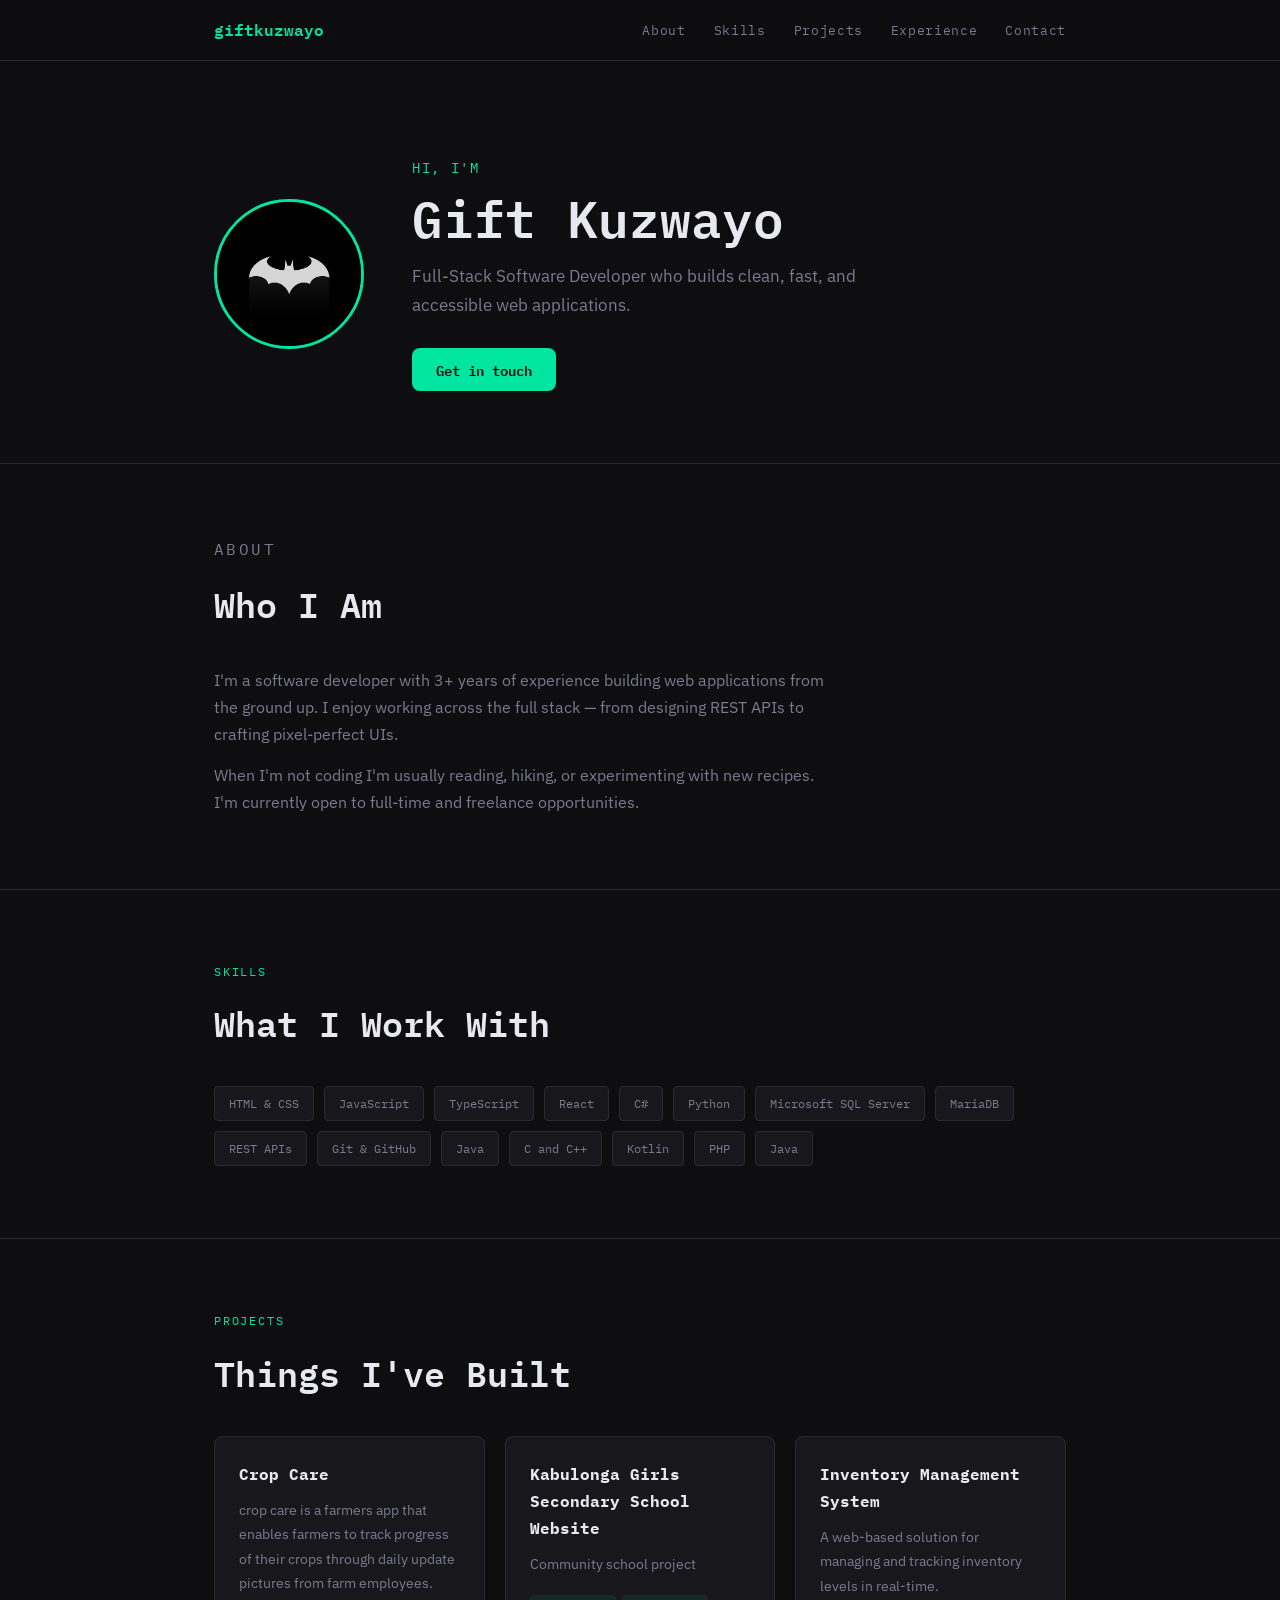
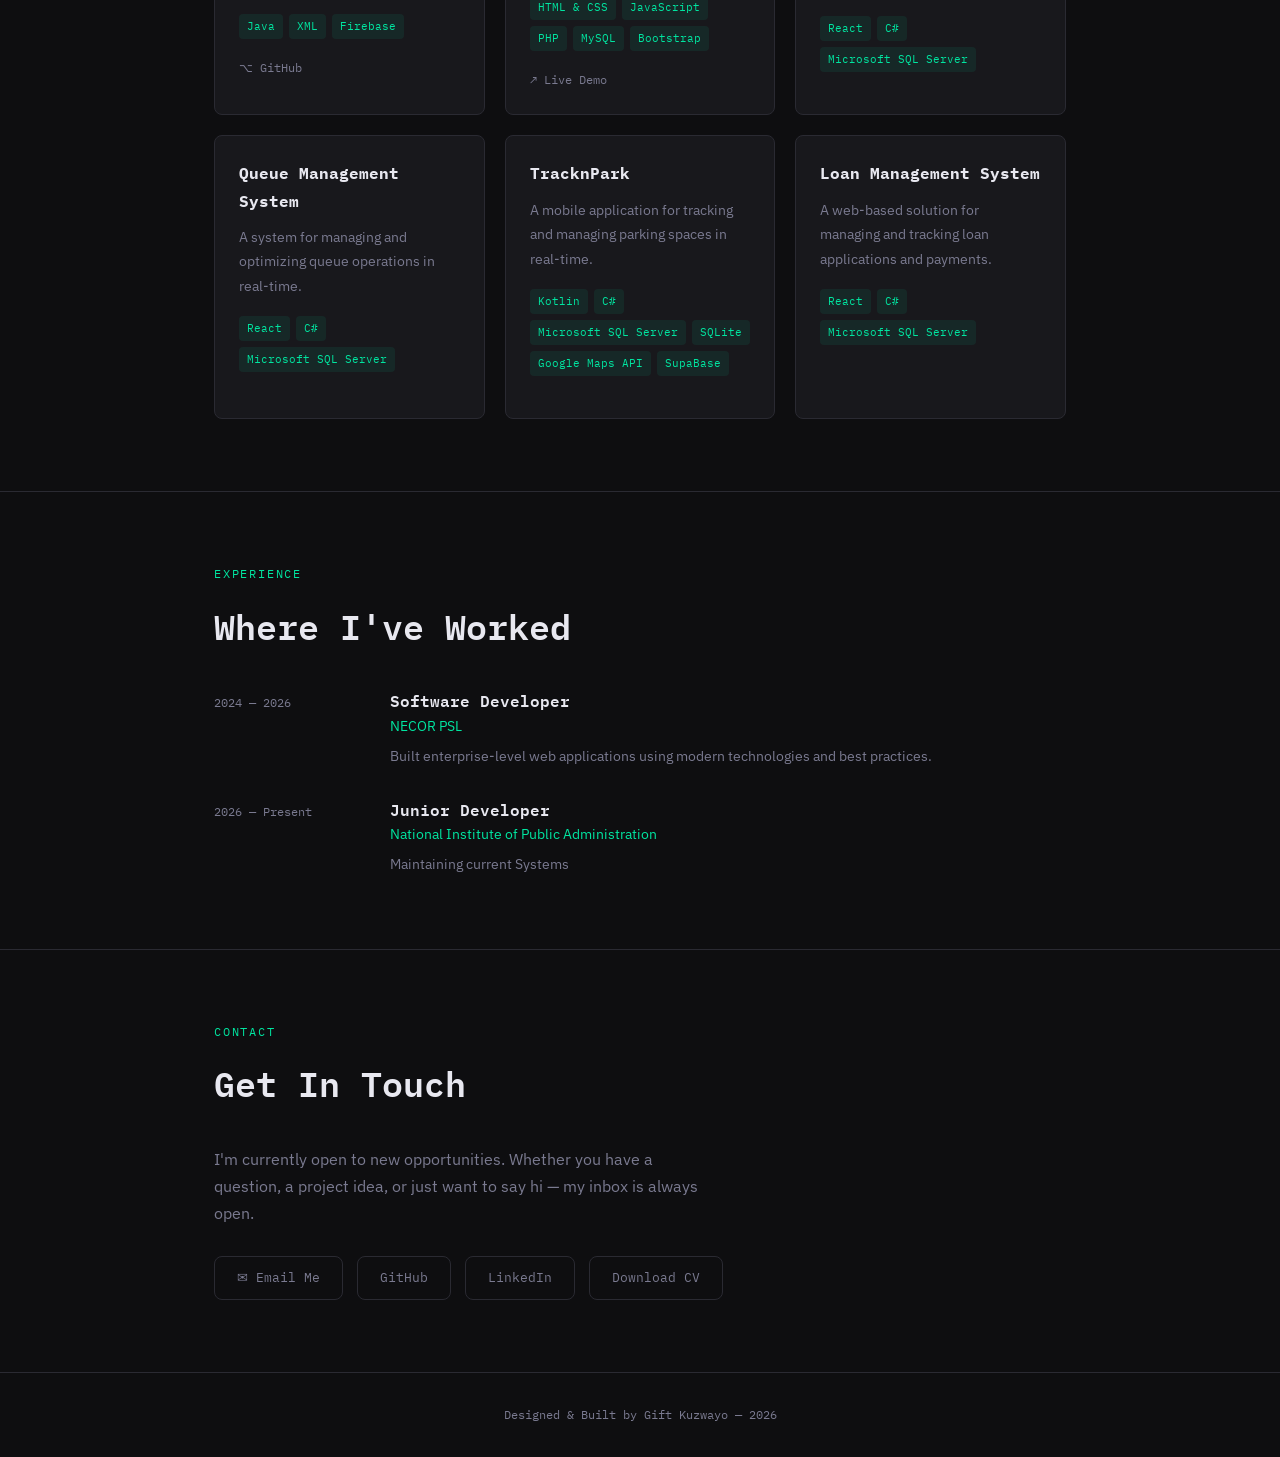
==== index.html @ 0e4b2e24 "Rename portfolio.html to index.html" ====
<!DOCTYPE html>
<html lang="en">
<head>
  <meta charset="UTF-8" />
  <meta name="viewport" content="width=device-width, initial-scale=1.0"/>
  <title>Dev Portfolio</title>
  <link href="https://fonts.googleapis.com/css2?family=IBM+Plex+Mono:wght@400;600&family=IBM+Plex+Sans:wght@300;400;600&display=swap" rel="stylesheet"/>
  <link rel="stylesheet" href="style.css" />
</head>
<body>

  <!-- ===================== NAV ===================== -->
  <nav>
    <div class="container">
      <span class="nav-logo">giftkuzwayo</span>  <!-- EDIT: your name/brand -->
      <ul class="nav-links">
        <li><a href="#about">About</a></li>
        <li><a href="#skills">Skills</a></li>
        <li><a href="#projects">Projects</a></li>
        <li><a href="#experience">Experience</a></li>
        <li><a href="#contact">Contact</a></li>
      </ul>
    </div>
  </nav>

  <!-- ===================== HERO ===================== -->
  <section id="hero">
    <div class="container">
      <div class="hero-inner">

        <!-- EDIT: replace with your own photo URL -->
        <img
          class="profile-pic"
          src="batman.jpg"
          alt="Profile photo of Gift Kuzwayo"
        />

        <div class="hero-text">
          <p class="greeting">Hi, I'm</p>
          <h1>Gift Kuzwayo</h1>  <!-- EDIT: your name -->
          <p class="tagline">
            Full-Stack Software Developer who builds clean, fast,
            and accessible web applications. 
          </p>
          <a class="hero-cta" href="#contact">Get in touch</a>
        </div>

      </div>
    </div>
  </section>

  <!-- ===================== ABOUT ===================== -->
  <section id="about">
    <div class="container">
      <p class="section-label">about</p>
      <h2>Who I Am</h2>
      <!-- EDIT: write your own bio below -->
      <p>
        I'm a software developer with 3+ years of experience building
        web applications from the ground up. I enjoy working across
        the full stack — from designing REST APIs to crafting pixel-perfect UIs.
      </p>
      <p>
        When I'm not coding I'm usually reading, hiking, or experimenting
        with new recipes. I'm currently open to full-time and freelance
        opportunities.
      </p>
    </div>
  </section>

  <!-- ===================== SKILLS ===================== -->
  <section id="skills">
    <div class="container">
      <p class="section-label">skills</p>
      <h2>What I Work With</h2>
      <!-- EDIT: add or remove skill tags as needed -->
      <div class="skills-grid">
        <span class="skill-tag">HTML &amp; CSS</span>
        <span class="skill-tag">JavaScript</span>
        <span class="skill-tag">TypeScript</span>
        <span class="skill-tag">React</span>
        <span class="skill-tag">C#</span>
        <span class="skill-tag">Python</span>
        <span class="skill-tag">Microsoft SQL Server</span>
        <span class="skill-tag">MariaDB</span>
        <span class="skill-tag">REST APIs</span>
        <span class="skill-tag">Git &amp; GitHub</span>
        <span class="skill-tag">Java</span>
        <span class="skill-tag">C and C++</span>
        <span class="skill-tag">Kotlin</span>
        <span class="skill-tag">PHP</span>
        <span class="skill-tag">Java</span>
      </div>
    </div>
  </section>

  
  <section id="projects">
    <div class="container">
      <p class="section-label">projects</p>
      <h2>Things I've Built</h2>

      <div class="projects-grid">

    
        <div class="project-card">
          <h3>Crop Care</h3>
          <p>crop care is a farmers app that enables farmers to track progress of their crops through daily update pictures from farm employees.</p>
          <div class="project-tags">
            <span class="project-tag">Java</span>
            <span class="project-tag">XML</span>
            <span class="project-tag">Firebase</span>
          </div>
          <div class="project-links">
            <!-- <a href="#">↗ Live Demo</a> -->
            <a href="https://github.com/Kuzwayo/CropCare.git">⌥ GitHub</a>
          </div>
        </div>

        
        <div class="project-card">
          <h3>Kabulonga Girls Secondary School Website</h3>
          <p>Community school project</p>
          <div class="project-tags">
            <span class="project-tag">HTML &amp; CSS</span>
            <span class="project-tag">JavaScript</span>
            <span class="project-tag">PHP</span>
            <span class="project-tag">MySQL</span>
            <span class="project-tag">Bootstrap</span>
          </div>
          <div class="project-links">
            <a href="https://kabulongagirlsweb.web.app/">↗ Live Demo</a>
            <!-- <a href="#">⌥ GitHub</a> -->
          </div>
        </div>

        <div class="project-card">
          <h3>Inventory Management System</h3>
          <p>A web-based solution for managing and tracking inventory levels in real-time.</p>
          <div class="project-tags">
            <span class="project-tag">React</span>
            <span class="project-tag">C#</span>
            <span class="project-tag">Microsoft SQL Server</span>
          </div>
          <!-- <div class="project-links">
            <a href="#">↗ Live Demo</a>
            <a href="#">⌥ GitHub</a>
          </div> -->
        </div>

       
        <div class="project-card">
          <h3>Queue Management System</h3>
          <p>A system for managing and optimizing queue operations in real-time.</p>
          <div class="project-tags">
            <span class="project-tag">React</span>
            <span class="project-tag">C#</span>
            <span class="project-tag">Microsoft SQL Server</span>
          </div>
          <!-- <div class="project-links">
            <a href="#">↗ Live Demo</a>
            <a href="#">⌥ GitHub</a>
          </div> -->
        </div>

         
        <div class="project-card">
          <h3>TracknPark</h3>
          <p>A mobile application for tracking and managing parking spaces in real-time.</p>
          <div class="project-tags">
            <span class="project-tag">Kotlin</span>
            <span class="project-tag">C#</span>
            <span class="project-tag">Microsoft SQL Server</span>
            <span class="project-tag">SQLite</span>
            <span class="project-tag">Google Maps API</span>
            <span class="project-tag">SupaBase</span>
          </div>
          <!-- <div class="project-links">
            <a href="#">↗ Live Demo</a>
            <a href="#">⌥ GitHub</a>
          </div> -->
        </div>

         <div class="project-card">
          <h3>Loan Management System</h3>
          <p>A web-based solution for managing and tracking loan applications and payments.</p>
          <div class="project-tags">
             <span class="project-tag">React</span>
            <span class="project-tag">C#</span>
            <span class="project-tag">Microsoft SQL Server</span>
          </div>
          <!-- <div class="project-links">
            <a href="#">↗ Live Demo</a>
            <a href="#">⌥ GitHub</a>
          </div> -->
        </div>

      </div>
    </div>
  </section>

  <!-- ===================== EXPERIENCE ===================== -->
  <section id="experience">
    <div class="container">
      <p class="section-label">experience</p>
      <h2>Where I've Worked</h2>

      <div class="timeline">

        <!-- JOB 1 — EDIT -->
        <div class="timeline-item">
          <span class="timeline-date">2024 — 2026</span>
          <div class="timeline-body">
            <h3>Software Developer</h3>
            <p class="company">NECOR PSL</p>
            <p>Built enterprise-level web applications using modern technologies and best practices.</p>
          </div>
        </div>

        <!-- JOB 2 — EDIT -->
        <div class="timeline-item">
          <span class="timeline-date">2026 — Present</span>
          <div class="timeline-body">
            <h3>Junior Developer</h3>
            <p class="company">National Institute of Public Administration</p>
            <p>Maintaining current Systems</p>
          </div>
        </div>

      </div>
    </div>
  </section>

  <!-- ===================== CONTACT ===================== -->
  <section id="contact">
    <div class="container">
      <p class="section-label">contact</p>
      <h2>Get In Touch</h2>
      <p class="contact-intro">
        I'm currently open to new opportunities. Whether you have a question,
        a project idea, or just want to say hi — my inbox is always open.
      </p>
      <!-- EDIT: update href values with your real links -->
      <div class="contact-links">
        <a class="contact-btn" href="mailto:giftkuzwayo78@gmail.com">✉ Email Me</a>
        <a class="contact-btn" href="https://github.com/Kuzwayo" target="_blank">GitHub</a>
        <a class="contact-btn" href="https://linkedin.com/in/giftkuzwayo" target="_blank">LinkedIn</a>
        <a class="contact-btn" href="resume.pdf" target="_blank">Download CV</a>
      </div>
    </div>
  </section>

  <!-- ===================== FOOTER ===================== -->
  <footer>
    <p>Designed &amp; Built by Gift Kuzwayo &mdash; 2026</p>  <!-- EDIT -->
  </footer>

</body>
</html>
---- style.css ----
:root {
      --bg:          #0e0e10;
      --surface:     #18181c;
      --border:      #2a2a32;
      --accent:      #00e5a0;
      --accent-dim:  #00b87a;
      --text:        #e8e8f0;
      --text-muted:  #7a7a90;
      --font-head:   'IBM Plex Mono', monospace;
      --font-body:   'IBM Plex Sans', sans-serif;
      --radius:      8px;
      --max-width:   900px;
    }

    /* =====================
       RESET & BASE
    ===================== */
    *, *::before, *::after { box-sizing: border-box; margin: 0; padding: 0; }

    html { scroll-behavior: smooth; }

    body {
      background-color: var(--bg);
      color: var(--text);
      font-family: var(--font-body);
      font-size: 1rem;
      line-height: 1.7;
    }

    a {
      color: var(--accent);
      text-decoration: none;
    }
    a:hover { text-decoration: underline; }

    /* =====================
       LAYOUT WRAPPER
    ===================== */
    .container {
      max-width: var(--max-width);
      margin: 0 auto;
      padding: 0 24px;
    }

    section {
      padding: 72px 0;
      border-bottom: 1px solid var(--border);
    }
    section:last-of-type { border-bottom: none; }

    .section-label {
      font-family: var(--font-head);
      font-size: 0.75rem;
      letter-spacing: 0.15em;
      text-transform: uppercase;
      color: var(--accent);
      margin-bottom: 12px;
    }

    h2 {
      font-family: var(--font-head);
      font-size: clamp(1.6rem, 3vw, 2.2rem);
      font-weight: 600;
      margin-bottom: 32px;
      color: var(--text);
    }

    /* =====================
       NAV
    ===================== */
    nav {
      position: sticky;
      top: 0;
      z-index: 100;
      background: rgba(14,14,16,0.92);
      backdrop-filter: blur(10px);
      border-bottom: 1px solid var(--border);
    }

    nav .container {
      display: flex;
      align-items: center;
      justify-content: space-between;
      height: 60px;
    }

    .nav-logo {
      font-family: var(--font-head);
      font-size: 1rem;
      color: var(--accent);
      font-weight: 600;
    }

    .nav-links {
      list-style: none;
      display: flex;
      gap: 28px;
    }

    .nav-links a {
      font-family: var(--font-head);
      font-size: 0.82rem;
      color: var(--text-muted);
      letter-spacing: 0.05em;
      transition: color 0.2s;
    }
    .nav-links a:hover {
      color: var(--accent);
      text-decoration: none;
    }

    /* =====================
       HERO
    ===================== */
    #hero {
      padding: 96px 0 72px;
      border-bottom: 1px solid var(--border);
    }

    .hero-inner {
      display: flex;
      align-items: center;
      gap: 48px;
    }

    /* PROFILE PICTURE — replace src with your own image URL */
    .profile-pic {
      width: 150px;
      height: 150px;
      border-radius: 50%;
      object-fit: cover;
      border: 3px solid var(--accent);
      flex-shrink: 0;
    }

    .hero-text .greeting {
      font-family: var(--font-head);
      font-size: 0.85rem;
      color: var(--accent);
      letter-spacing: 0.12em;
      text-transform: uppercase;
      margin-bottom: 10px;
    }

    .hero-text h1 {
      font-family: var(--font-head);
      font-size: clamp(2rem, 5vw, 3.2rem);
      font-weight: 600;
      line-height: 1.1;
      margin-bottom: 16px;
    }

    .hero-text .tagline {
      font-size: 1.05rem;
      color: var(--text-muted);
      max-width: 480px;
      margin-bottom: 28px;
    }

    .hero-cta {
      display: inline-block;
      padding: 10px 24px;
      background: var(--accent);
      color: #0e0e10;
      font-family: var(--font-head);
      font-size: 0.85rem;
      font-weight: 600;
      border-radius: var(--radius);
      transition: background 0.2s;
    }
    .hero-cta:hover {
      background: var(--accent-dim);
      text-decoration: none;
    }

    /* =====================
       ABOUT
    ===================== */
    #about p {
      color: var(--text-muted);
      max-width: 620px;
      font-size: 1rem;
    }
    #about p + p { margin-top: 14px; }

    /* =====================
       SKILLS
    ===================== */
    .skills-grid {
      display: flex;
      flex-wrap: wrap;
      gap: 10px;
    }

    .skill-tag {
      font-family: var(--font-head);
      font-size: 0.78rem;
      padding: 6px 14px;
      border: 1px solid var(--border);
      border-radius: 4px;
      color: var(--text-muted);
      background: var(--surface);
      transition: border-color 0.2s, color 0.2s;
    }
    .skill-tag:hover {
      border-color: var(--accent);
      color: var(--accent);
    }

    /* =====================
       PROJECTS
    ===================== */
    .projects-grid {
      display: grid;
      grid-template-columns: repeat(auto-fill, minmax(260px, 1fr));
      gap: 20px;
    }

    .project-card {
      background: var(--surface);
      border: 1px solid var(--border);
      border-radius: var(--radius);
      padding: 24px;
      transition: border-color 0.2s, transform 0.2s;
    }
    .project-card:hover {
      border-color: var(--accent);
      transform: translateY(-3px);
    }

    .project-card h3 {
      font-family: var(--font-head);
      font-size: 1rem;
      margin-bottom: 10px;
      color: var(--text);
    }

    .project-card p {
      font-size: 0.9rem;
      color: var(--text-muted);
      margin-bottom: 18px;
    }

    .project-tags {
      display: flex;
      flex-wrap: wrap;
      gap: 6px;
      margin-bottom: 18px;
    }

    .project-tag {
      font-family: var(--font-head);
      font-size: 0.7rem;
      padding: 3px 8px;
      background: rgba(0,229,160,0.08);
      color: var(--accent);
      border-radius: 4px;
    }

    .project-links { display: flex; gap: 14px; }

    .project-links a {
      font-family: var(--font-head);
      font-size: 0.78rem;
      color: var(--text-muted);
      transition: color 0.2s;
    }
    .project-links a:hover {
      color: var(--accent);
      text-decoration: none;
    }

    /* =====================
       EXPERIENCE
    ===================== */
    .timeline { display: flex; flex-direction: column; gap: 28px; }

    .timeline-item {
      display: grid;
      grid-template-columns: 160px 1fr;
      gap: 16px;
    }

    .timeline-date {
      font-family: var(--font-head);
      font-size: 0.78rem;
      color: var(--text-muted);
      padding-top: 4px;
    }

    .timeline-body h3 {
      font-family: var(--font-head);
      font-size: 0.98rem;
      font-weight: 600;
      color: var(--text);
    }

    .timeline-body .company {
      font-size: 0.85rem;
      color: var(--accent);
      margin-bottom: 6px;
    }

    .timeline-body p {
      font-size: 0.9rem;
      color: var(--text-muted);
    }

    /* =====================
       CONTACT
    ===================== */
    #contact .contact-intro {
      color: var(--text-muted);
      max-width: 500px;
      margin-bottom: 28px;
    }

    .contact-links {
      display: flex;
      flex-wrap: wrap;
      gap: 14px;
    }

    .contact-btn {
      display: inline-block;
      padding: 10px 22px;
      border: 1px solid var(--border);
      border-radius: var(--radius);
      font-family: var(--font-head);
      font-size: 0.82rem;
      color: var(--text-muted);
      transition: border-color 0.2s, color 0.2s;
    }
    .contact-btn:hover {
      border-color: var(--accent);
      color: var(--accent);
      text-decoration: none;
    }

    /* =====================
       FOOTER
    ===================== */
    footer {
      text-align: center;
      padding: 32px 0;
      font-family: var(--font-head);
      font-size: 0.75rem;
      color: var(--text-muted);
      border-top: 1px solid var(--border);
    }

    /* =====================
       RESPONSIVE
    ===================== */
    @media (max-width: 600px) {
      .hero-inner { flex-direction: column; align-items: flex-start; gap: 28px; }
      .timeline-item { grid-template-columns: 1fr; gap: 4px; }
    }
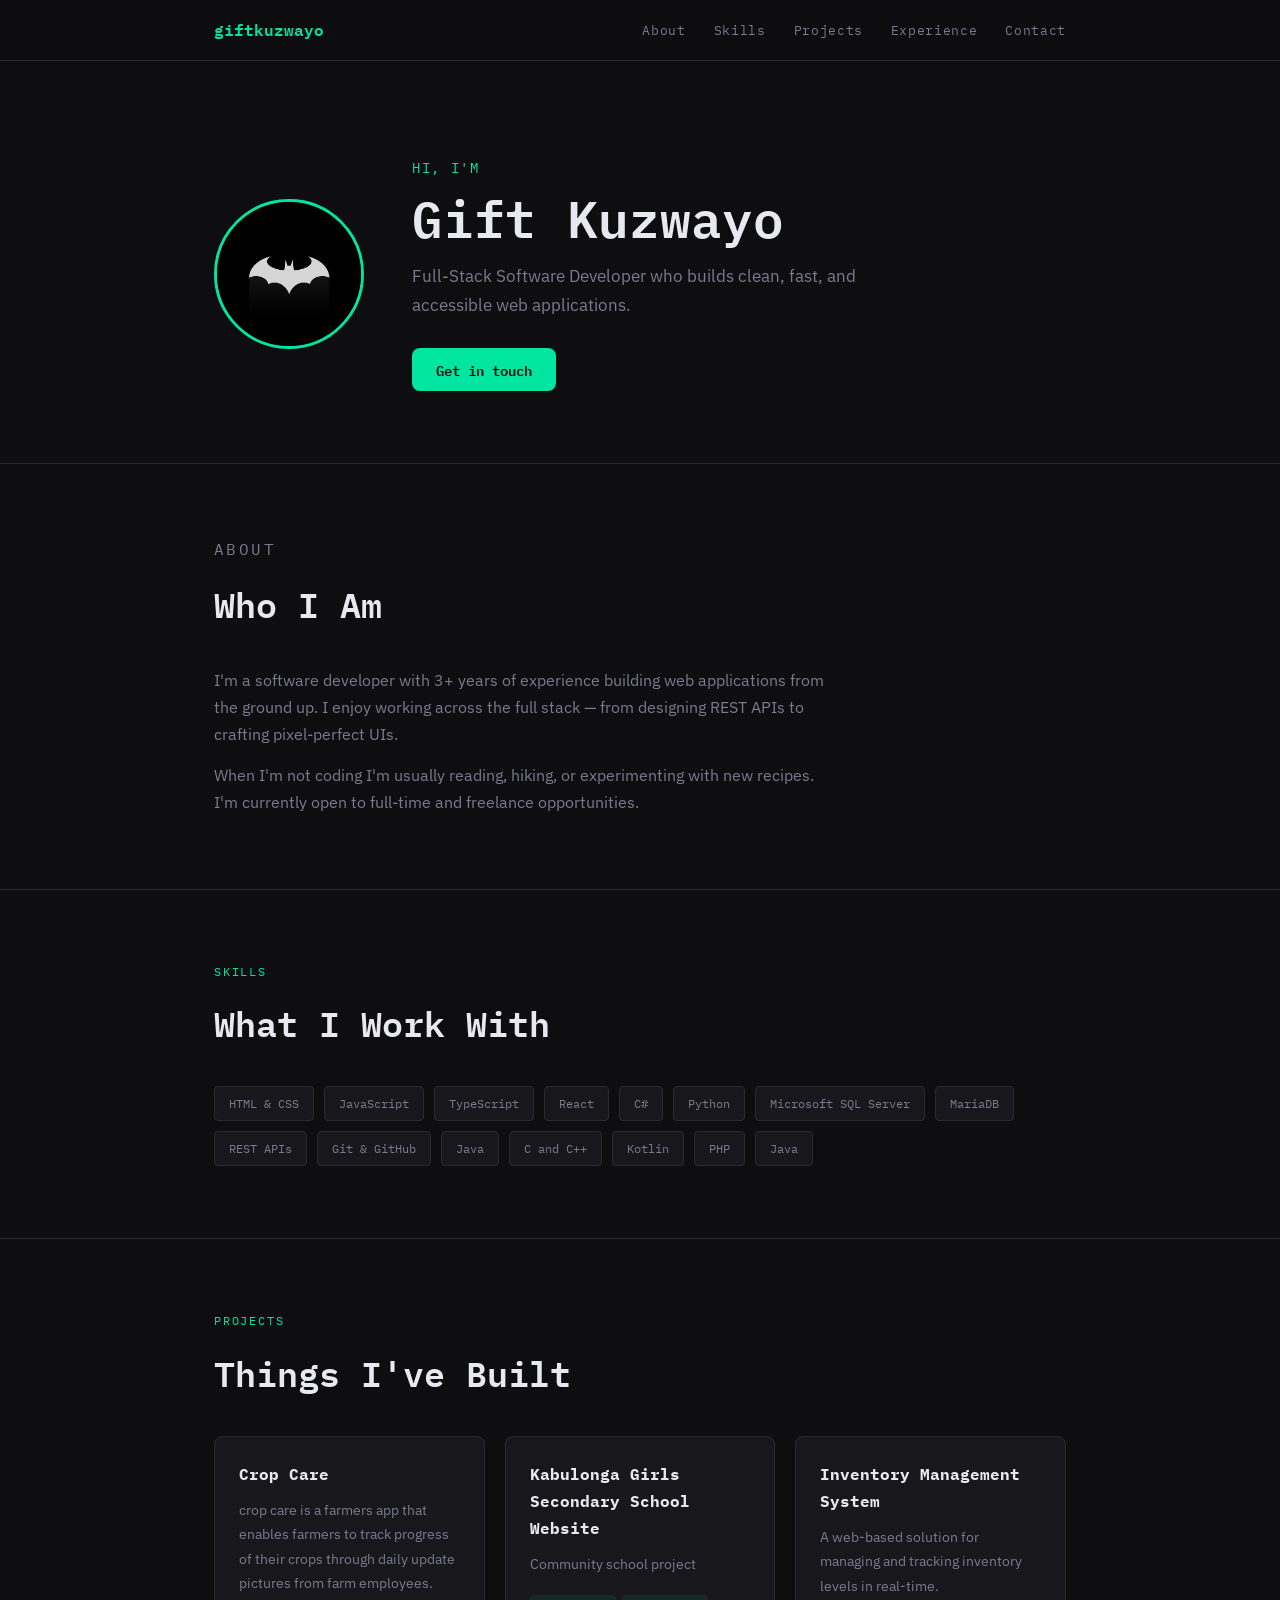
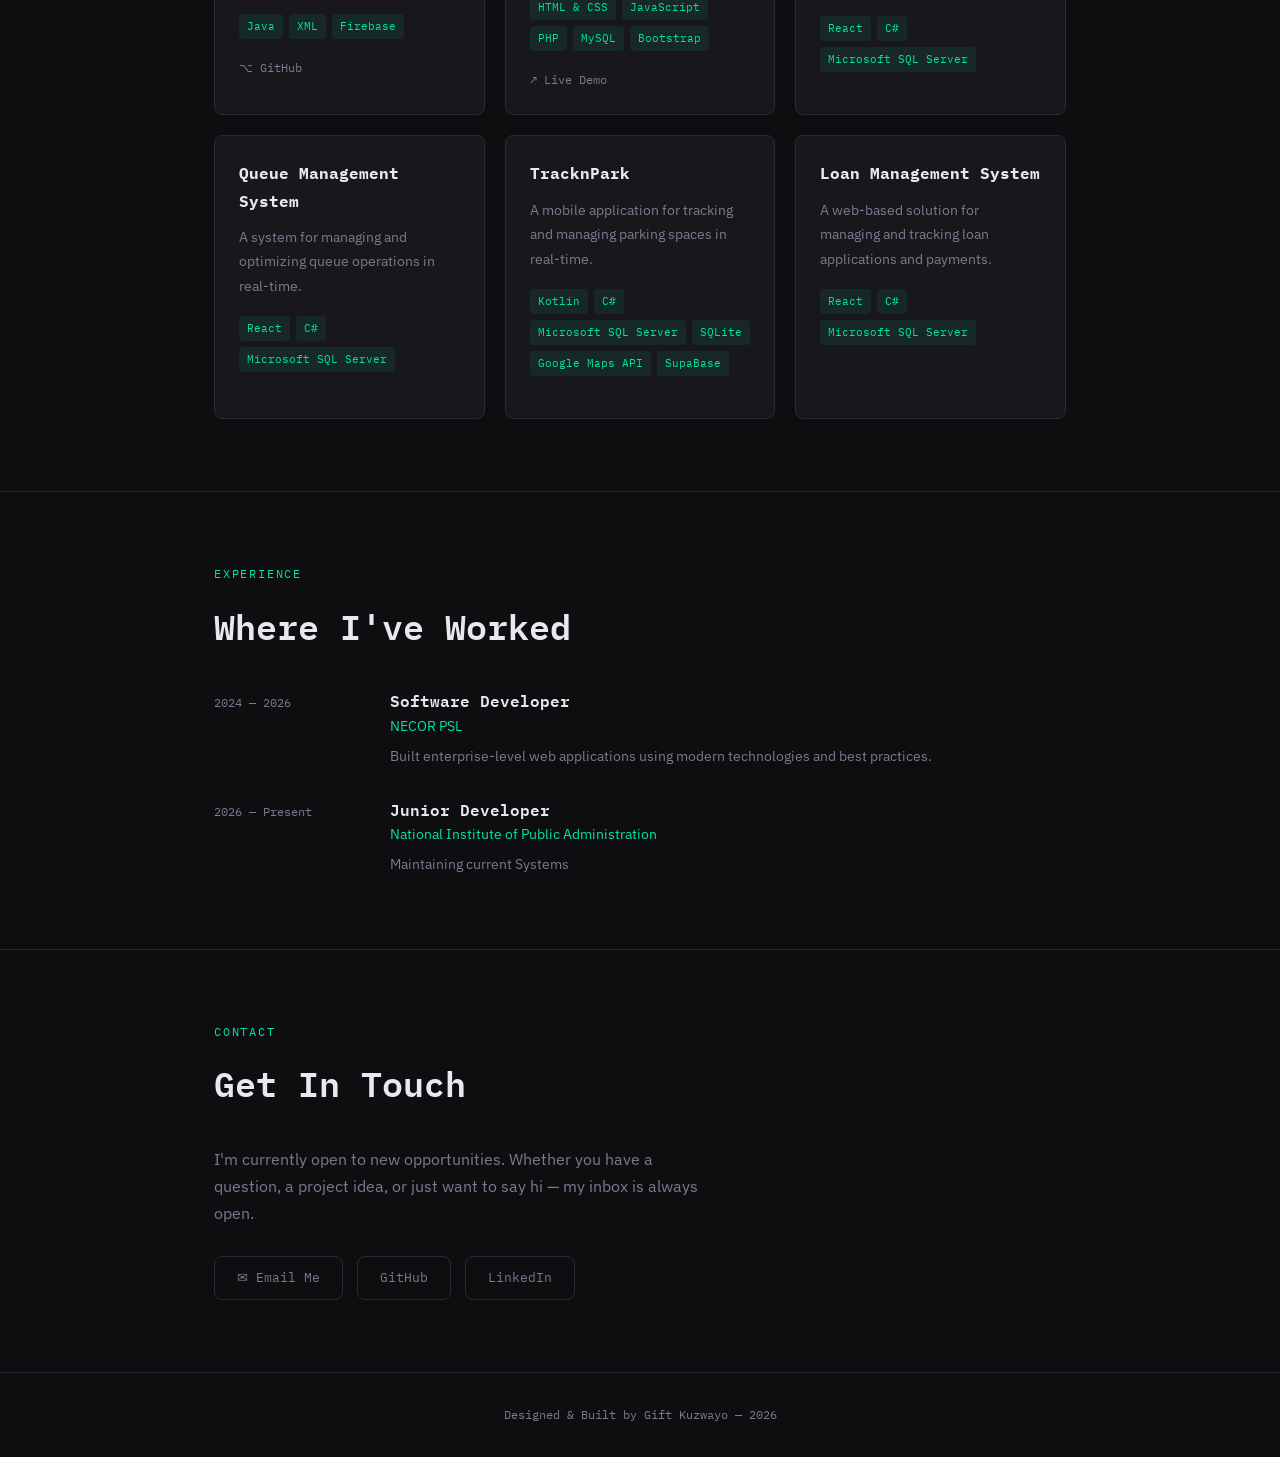
==== commit 914f5d20: "Update index.html" ====
--- a/index.html
+++ b/index.html
@@ -245,7 +245,7 @@
         <a class="contact-btn" href="mailto:giftkuzwayo78@gmail.com">✉ Email Me</a>
         <a class="contact-btn" href="https://github.com/Kuzwayo" target="_blank">GitHub</a>
         <a class="contact-btn" href="https://linkedin.com/in/giftkuzwayo" target="_blank">LinkedIn</a>
-        <a class="contact-btn" href="resume.pdf" target="_blank">Download CV</a>
+        <!-- <a class="contact-btn" href="resume.pdf" target="_blank">Download CV</a> -->
       </div>
     </div>
   </section>
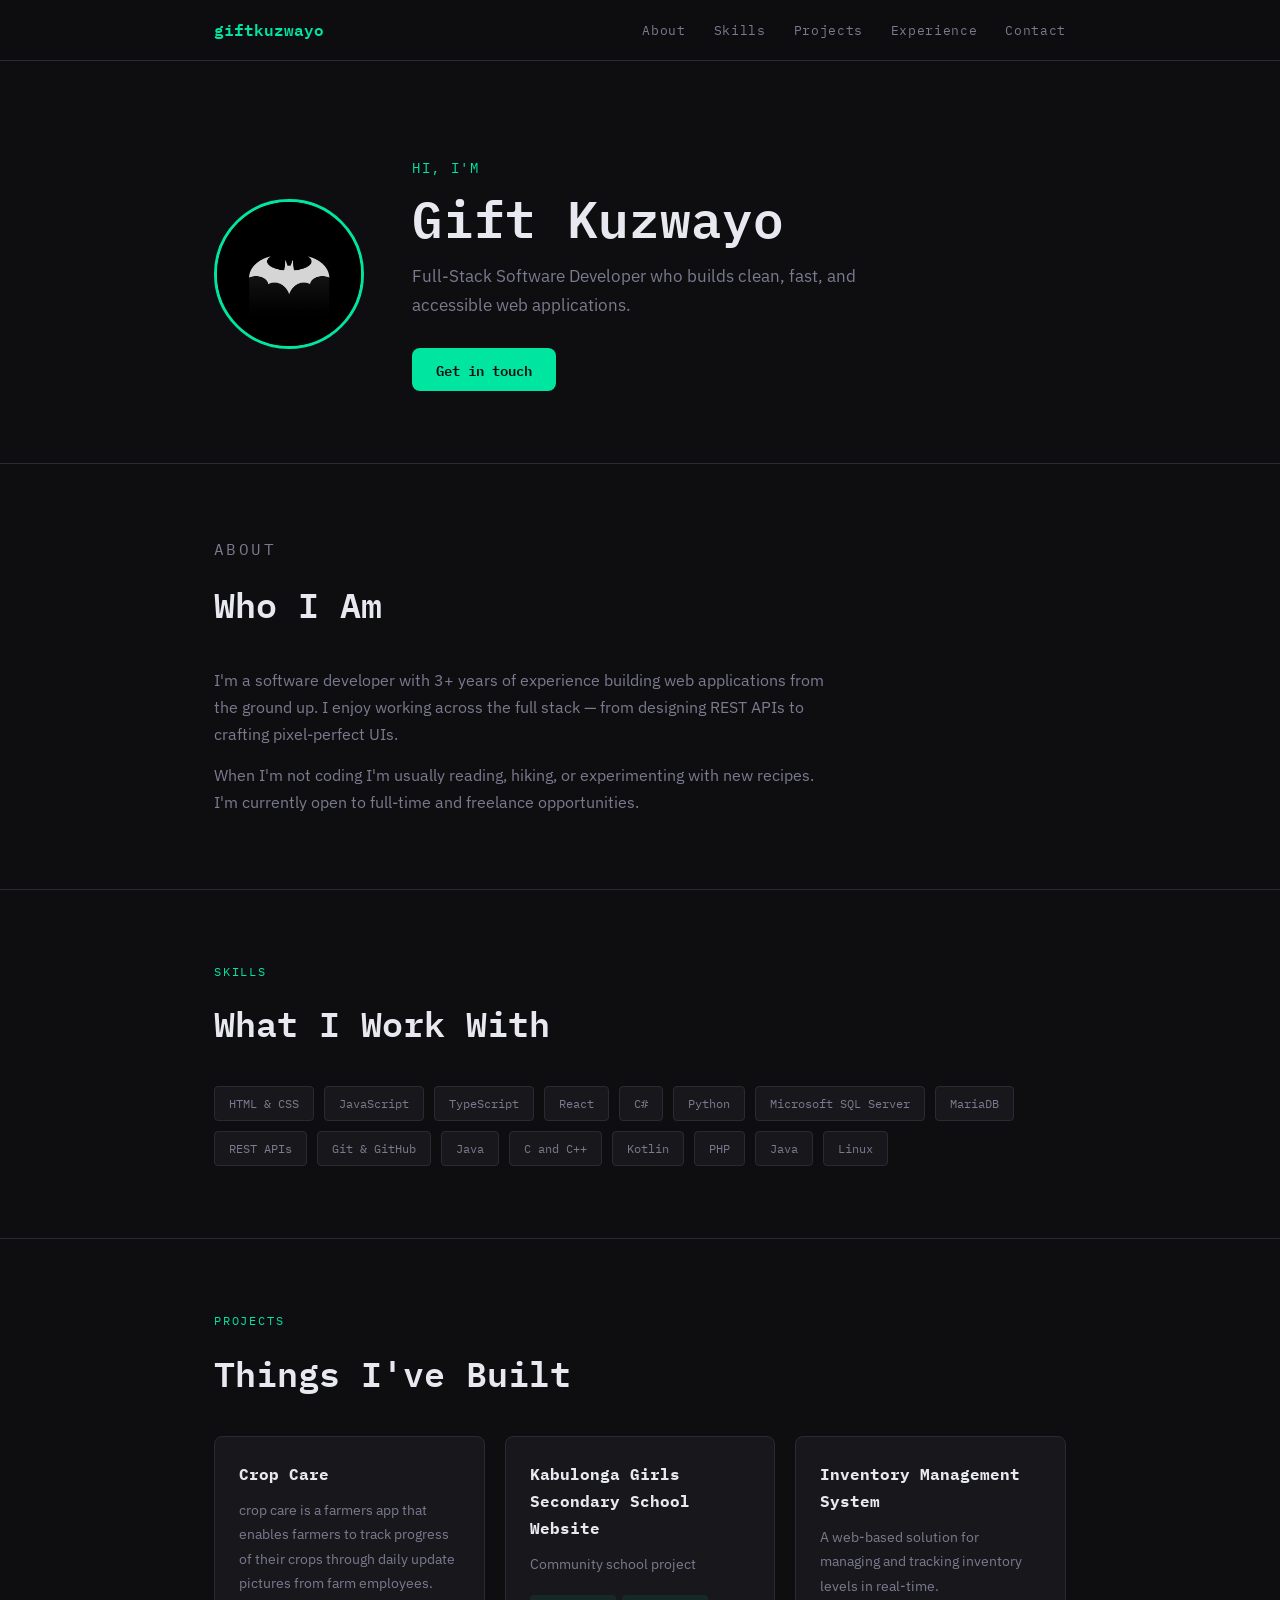
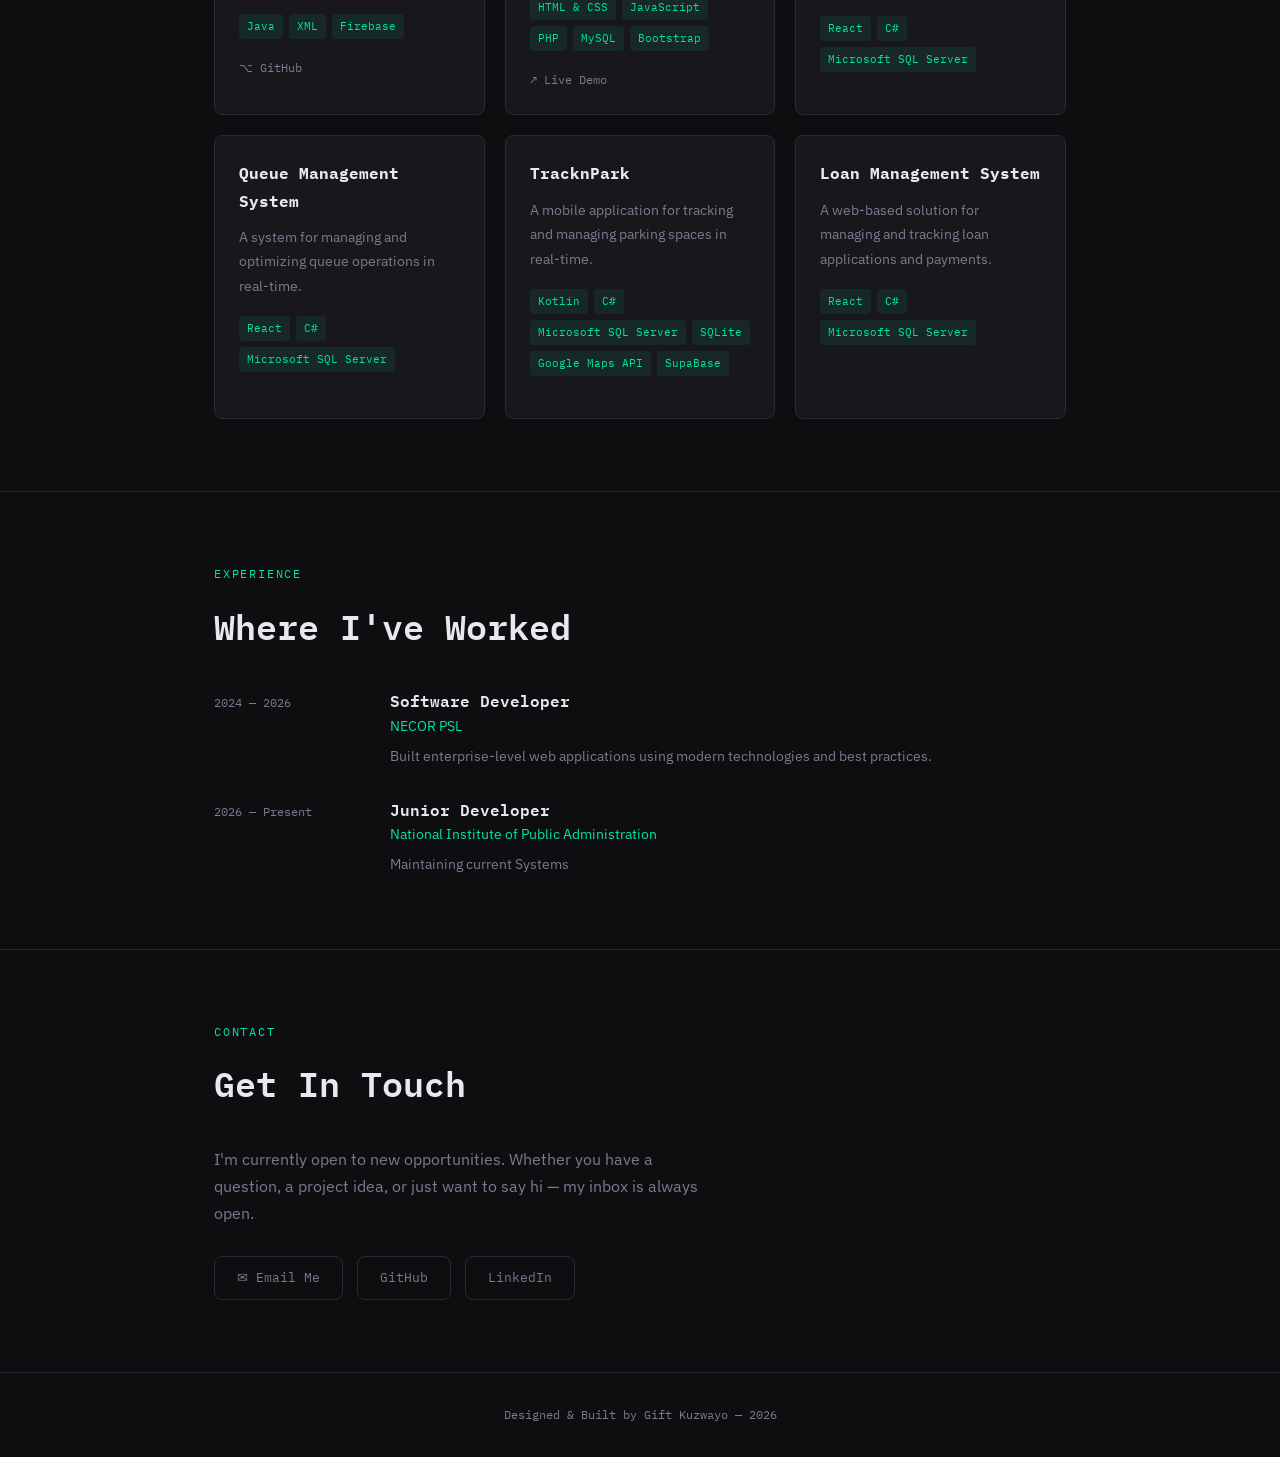
==== commit fa3b367e: "Add Linux skill tag to the skills section" ====
--- a/index.html
+++ b/index.html
@@ -90,6 +90,7 @@
         <span class="skill-tag">Kotlin</span>
         <span class="skill-tag">PHP</span>
         <span class="skill-tag">Java</span>
+        <span class="skill-tag">Linux</span>
       </div>
     </div>
   </section>
@@ -244,7 +245,8 @@
       <div class="contact-links">
         <a class="contact-btn" href="mailto:giftkuzwayo78@gmail.com">✉ Email Me</a>
         <a class="contact-btn" href="https://github.com/Kuzwayo" target="_blank">GitHub</a>
-        <a class="contact-btn" href="https://linkedin.com/in/giftkuzwayo" target="_blank">LinkedIn</a>
+        <a class="contact-btn" href="https://www.linkedin.com/in/gift-kuzwayo-717aba26a/
+" target="_blank">LinkedIn</a>
         <!-- <a class="contact-btn" href="resume.pdf" target="_blank">Download CV</a> -->
       </div>
     </div>
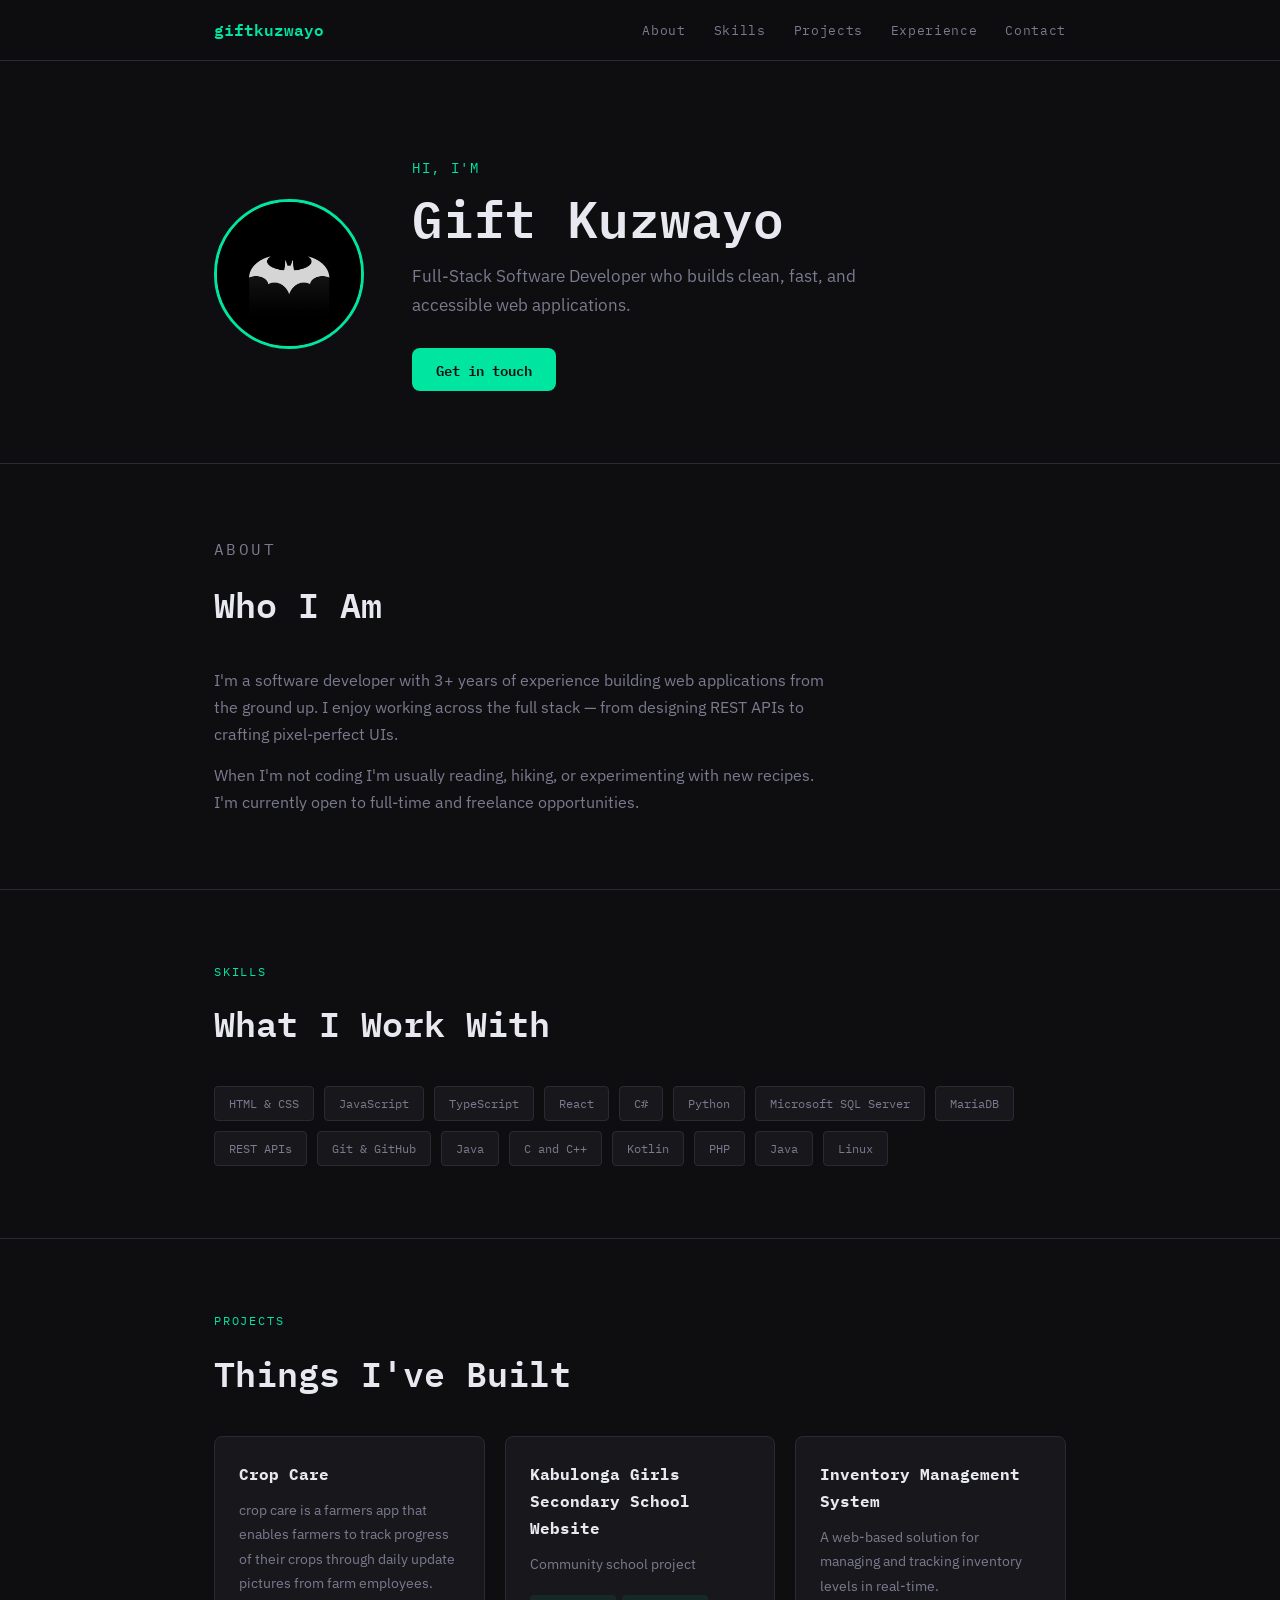
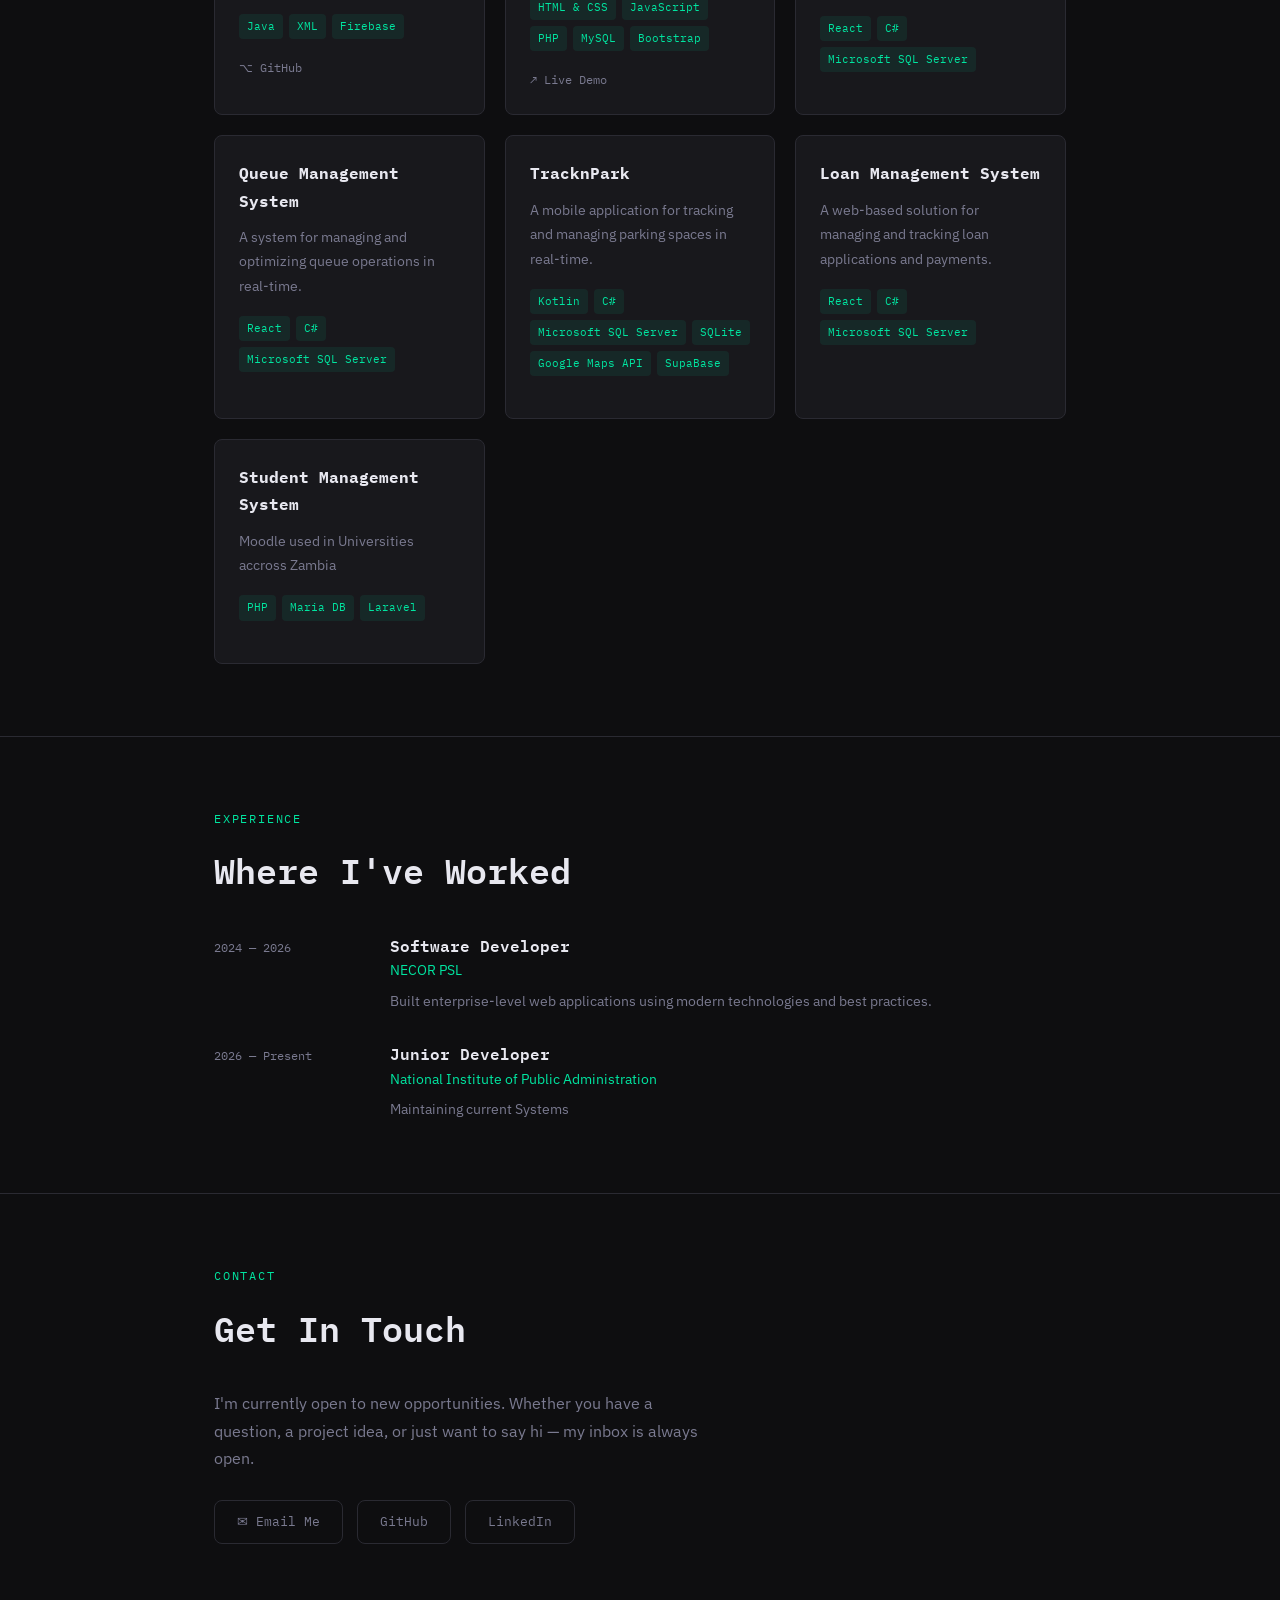
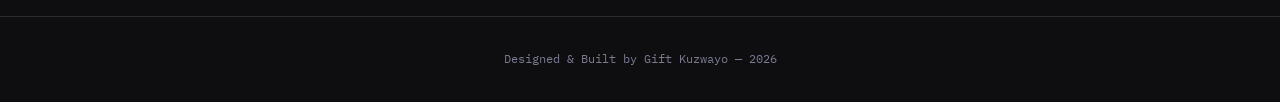
==== commit 445dd45b: "Add project card for Student Management System" ====
--- a/index.html
+++ b/index.html
@@ -196,6 +196,20 @@
           </div> -->
         </div>
 
+           <div class="project-card">
+          <h3>Student Management System</h3>
+          <p>Moodle used in Universities accross Zambia</p>
+          <div class="project-tags">
+             <span class="project-tag">PHP</span>
+            <span class="project-tag">Maria DB</span>
+            <span class="project-tag">Laravel</span>
+          </div>
+          <!-- <div class="project-links">
+            <a href="#">↗ Live Demo</a>
+            <a href="#">⌥ GitHub</a>
+          </div> -->
+        </div>
+
       </div>
     </div>
   </section>
